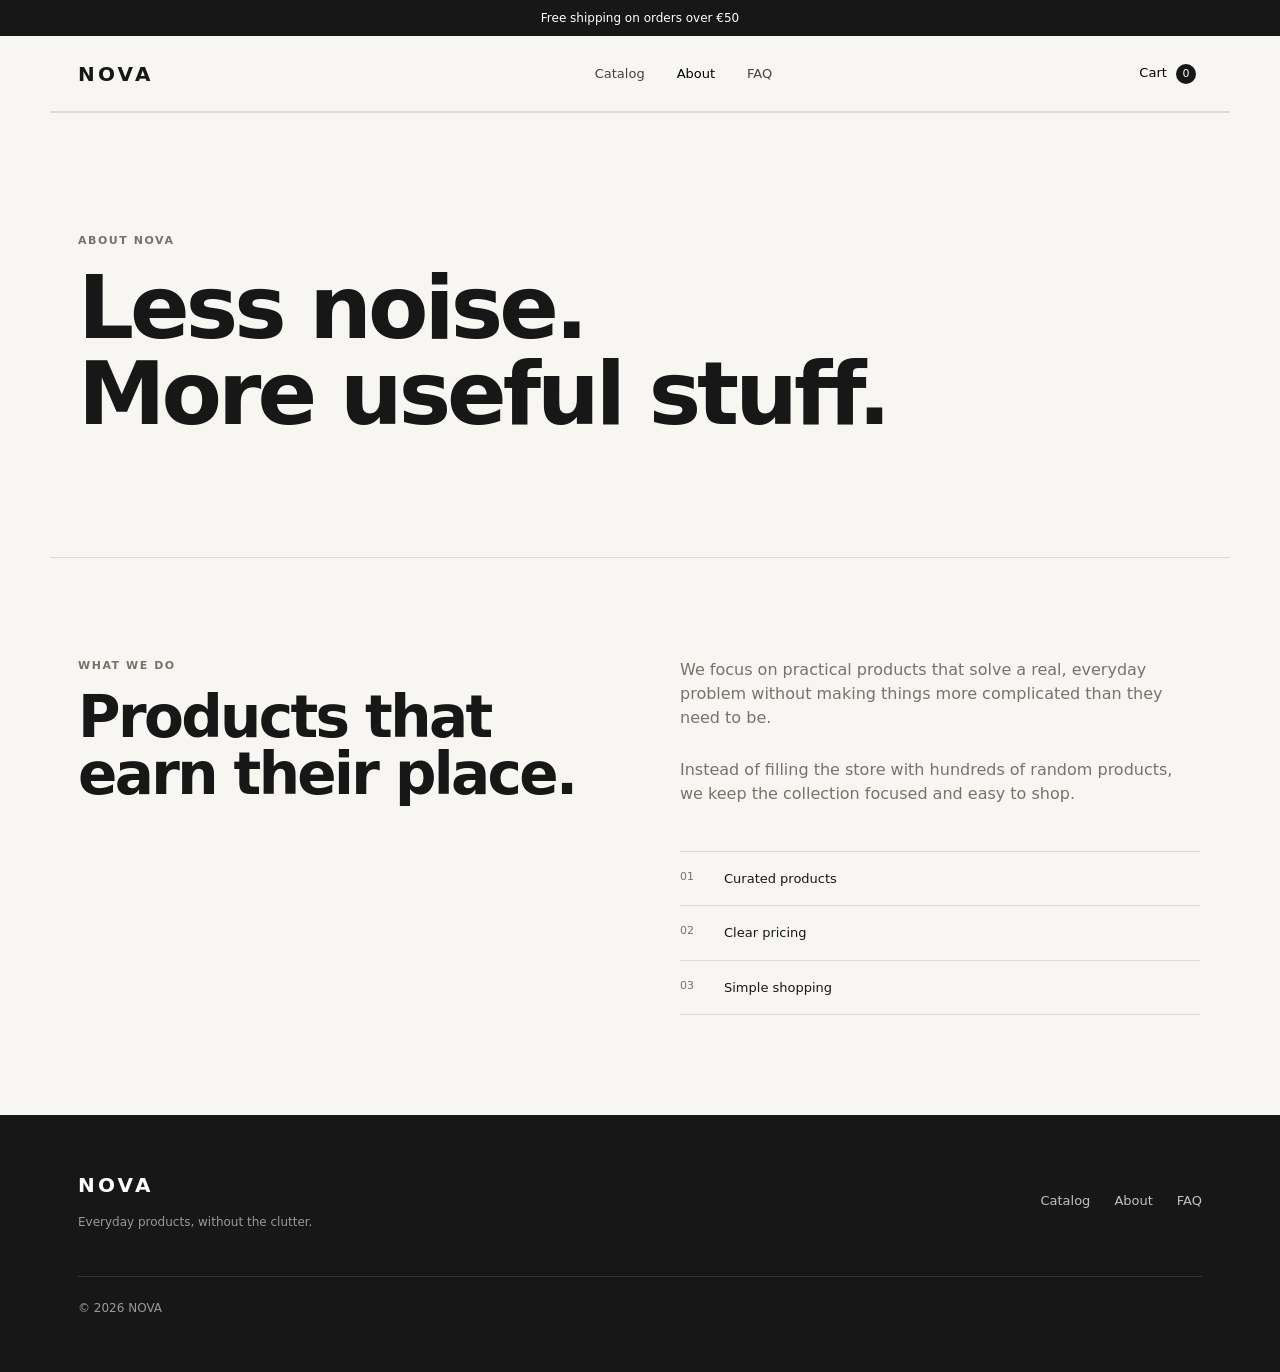
==== about.html @ 47c9f0e9 "Add separate about.html page" ====
<!doctype html><html lang="en"><head><meta charset="UTF-8"><meta name="viewport" content="width=device-width,initial-scale=1"><title>About — NOVA</title><link rel="stylesheet" href="style.css"></head><body><div class="announcement">Free shipping on orders over €50</div><header class="site-header"><a class="logo" href="index.html">NOVA</a><nav class="nav"><a href="catalog.html">Catalog</a><a class="active" href="about.html">About</a><a href="faq.html">FAQ</a></nav><button class="cart-button" id="cartButton">Cart <span id="cartCount">0</span></button></header><main><section class="page-header"><p class="eyebrow">About NOVA</p><h1>Less noise.<br>More useful stuff.</h1></section><section class="content-section"><div><p class="eyebrow">What we do</p><h2>Products that<br>earn their place.</h2></div><div class="content-copy"><p>We focus on practical products that solve a real, everyday problem without making things more complicated than they need to be.</p><p>Instead of filling the store with hundreds of random products, we keep the collection focused and easy to shop.</p><div class="feature-list"><div><strong>01</strong><span>Curated products</span></div><div><strong>02</strong><span>Clear pricing</span></div><div><strong>03</strong><span>Simple shopping</span></div></div></div></section></main><footer class="footer"><div><a class="logo" href="index.html">NOVA</a><p>Everyday products, without the clutter.</p></div><div class="footer-links"><a href="catalog.html">Catalog</a><a href="about.html">About</a><a href="faq.html">FAQ</a></div><p class="copyright">© 2026 NOVA</p></footer><script src="script.js"></script></body></html>
---- style.css ----
:root{--bg:#f7f6f2;--text:#171717;--muted:#77736c;--line:#dedbd4;--max:1180px}*{box-sizing:border-box}html{scroll-behavior:smooth}body{margin:0;background:var(--bg);color:var(--text);font-family:Inter,system-ui,-apple-system,BlinkMacSystemFont,"Segoe UI",sans-serif;line-height:1.5}a{color:inherit;text-decoration:none}button{font:inherit}.announcement{background:#171717;color:#fff;text-align:center;padding:9px 16px;font-size:12px}.site-header{height:76px;max-width:var(--max);margin:auto;padding:0 28px;display:flex;align-items:center;justify-content:space-between;border-bottom:1px solid var(--line)}.logo{font-size:20px;font-weight:700;letter-spacing:.16em}.nav{display:flex;gap:32px;margin-left:80px}.nav a{font-size:13px;color:#45423e}.nav a:hover,.nav a.active{color:#000}.cart-button{border:0;background:transparent;cursor:pointer;font-size:13px}.cart-button span{display:inline-grid;place-items:center;min-width:20px;height:20px;margin-left:5px;border-radius:20px;background:#171717;color:#fff;font-size:11px}.hero{max-width:var(--max);margin:auto;min-height:650px;padding:54px 28px 70px;display:grid;grid-template-columns:1fr 1fr;gap:52px;align-items:center}.eyebrow{margin:0 0 15px;text-transform:uppercase;font-size:11px;letter-spacing:.14em;font-weight:600;color:var(--muted)}h1,h2{margin:0;letter-spacing:-.045em;line-height:.98}h1{font-size:clamp(54px,7vw,88px);font-weight:600}h2{font-size:clamp(38px,5vw,58px);font-weight:600}.hero-text{max-width:470px;color:var(--muted);margin:25px 0 31px}.button{display:inline-flex;align-items:center;justify-content:center;min-height:46px;padding:0 22px;border:1px solid #171717;cursor:pointer}.button-dark{background:#171717;color:#fff}.hero-image{height:560px;overflow:hidden;background:#e7e3da}.hero-image img,.product-image img{width:100%;height:100%;display:block;object-fit:cover}.home-intro,.page-header{max-width:var(--max);margin:auto;padding:120px 28px;border-top:1px solid var(--line)}.home-intro h2{margin-bottom:28px}.text-link{font-size:13px;text-decoration:underline;text-underline-offset:5px}.page-header p:last-child{color:var(--muted);max-width:500px;margin-top:22px}.section{max-width:var(--max);margin:auto;padding:90px 28px}.product-grid{display:grid;grid-template-columns:repeat(3,1fr);gap:18px}.product-image{aspect-ratio:1/1.08;overflow:hidden;background:#e8e5df}.product-image img{transition:transform .4s}.product-card:hover img{transform:scale(1.025)}.product-info{padding:15px 2px 25px}.product-name{font-size:14px;margin:0 0 6px}.product-price{font-size:14px;font-weight:600}.add-button{margin-top:13px;width:100%;min-height:40px;background:transparent;border:1px solid var(--line);cursor:pointer;font-size:12px}.add-button:hover{background:#171717;color:#fff}.content-section{max-width:var(--max);margin:auto;padding:100px 28px;display:grid;grid-template-columns:1fr 1fr;gap:80px;border-top:1px solid var(--line)}.content-copy{max-width:520px}.content-copy>p{color:var(--muted);margin:0 0 28px}.feature-list{border-top:1px solid var(--line);margin-top:45px}.feature-list div{display:flex;gap:30px;padding:17px 0;border-bottom:1px solid var(--line);font-size:13px}.feature-list strong{color:var(--muted);font-size:11px;font-weight:500}.faq-list{border-top:1px solid var(--line)}details{border-bottom:1px solid var(--line)}summary{cursor:pointer;list-style:none;padding:24px 0;font-size:14px;font-weight:500}summary::-webkit-details-marker{display:none}summary:after{content:"+";float:right;font-size:20px;font-weight:300}details[open] summary:after{content:"−"}details p{max-width:650px;margin:-4px 0 24px;color:var(--muted);font-size:13px}.footer{background:#171717;color:#fff;padding:55px max(28px,calc((100vw - 1124px)/2));display:grid;grid-template-columns:1fr auto;gap:45px}.footer p{color:#9b9994;font-size:12px;margin:13px 0 0}.footer .logo{color:#fff}.footer-links{display:flex;gap:24px;align-items:center}.footer-links a{color:#c3c0ba;font-size:13px}.copyright{grid-column:1/-1;border-top:1px solid #333;padding-top:22px;margin:0!important}.overlay{position:fixed;inset:0;background:rgba(0,0,0,.28);opacity:0;pointer-events:none;transition:.2s;z-index:20}.overlay.open{opacity:1;pointer-events:auto}.cart-drawer{position:fixed;z-index:30;top:0;right:0;width:min(420px,100%);height:100vh;background:#fff;transform:translateX(100%);transition:.25s;display:flex;flex-direction:column;padding:26px}.cart-drawer.open{transform:translateX(0)}.cart-head{display:flex;justify-content:space-between;padding-bottom:20px;border-bottom:1px solid var(--line)}.cart-head button{border:0;background:none;font-size:28px}.cart-items{flex:1;overflow:auto}.cart-empty{color:var(--muted);font-size:13px}.cart-item{display:grid;grid-template-columns:68px 1fr auto;gap:12px;padding:15px 0;border-bottom:1px solid var(--line)}.cart-item img{width:68px;height:78px;object-fit:cover}.cart-item-name{font-size:13px;margin:3px 0}.cart-item-meta{color:var(--muted);font-size:11px}.remove-item{border:0;background:none;color:var(--muted);font-size:11px;cursor:pointer;padding:0}.cart-bottom{border-top:1px solid var(--line);padding-top:20px}.cart-total{display:flex;justify-content:space-between;margin-bottom:17px}.full{width:100%}@media(max-width:760px){.site-header{padding:0 18px}.nav{display:none}.hero{grid-template-columns:1fr;padding:40px 18px 60px;min-height:auto}.hero-image{height:420px}.page-header,.home-intro,.section,.content-section{padding:75px 18px}.product-grid{grid-template-columns:repeat(2,1fr);gap:12px}.content-section{grid-template-columns:1fr;gap:35px}.footer{padding:45px 18px;grid-template-columns:1fr;gap:30px}.footer-links{flex-wrap:wrap}}@media(max-width:480px){h1{font-size:54px}.product-grid{grid-template-columns:1fr}.hero-image{height:360px}}
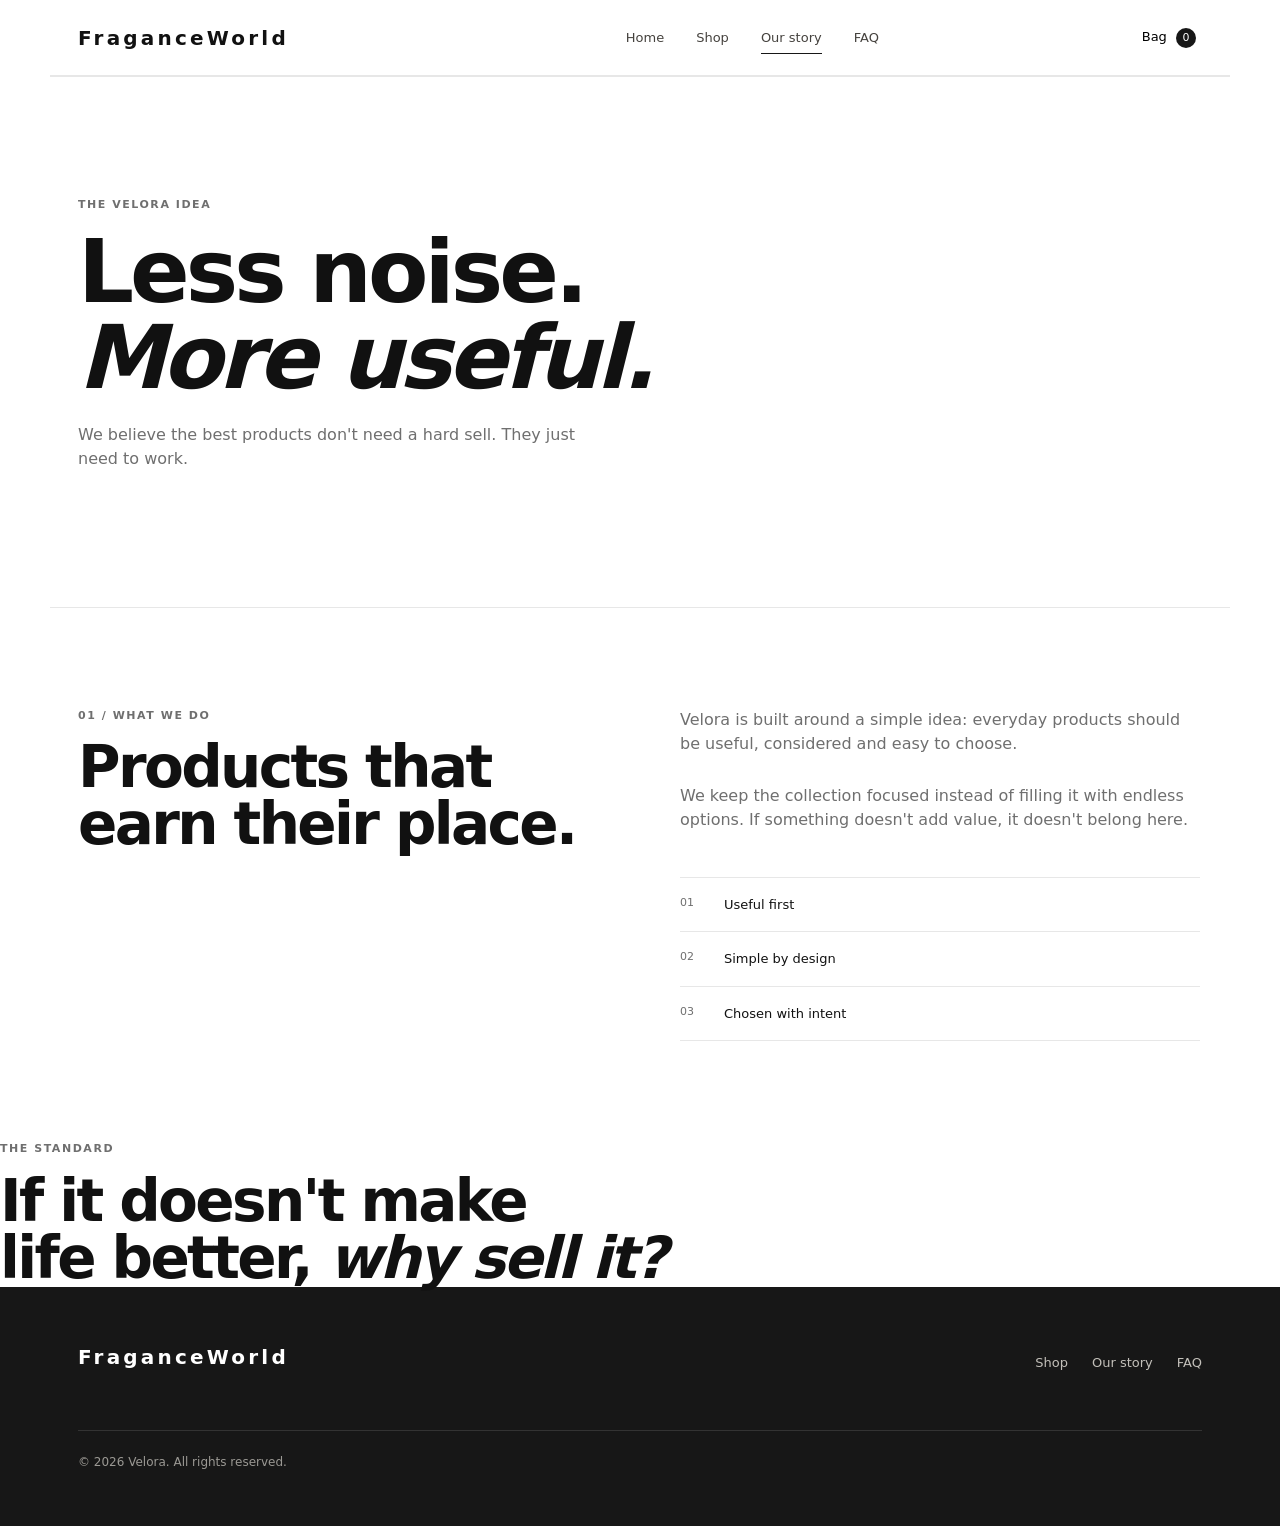
==== commit bc9c57cb: "Rebuild Velora storefront experience" ====
--- a/about.html
+++ b/about.html
@@ -1 +1,9 @@
-<!doctype html><html lang="en"><head><meta charset="UTF-8"><meta name="viewport" content="width=device-width,initial-scale=1"><title>About — NOVA</title><link rel="stylesheet" href="style.css"></head><body><div class="announcement">Free shipping on orders over €50</div><header class="site-header"><a class="logo" href="index.html">NOVA</a><nav class="nav"><a href="catalog.html">Catalog</a><a class="active" href="about.html">About</a><a href="faq.html">FAQ</a></nav><button class="cart-button" id="cartButton">Cart <span id="cartCount">0</span></button></header><main><section class="page-header"><p class="eyebrow">About NOVA</p><h1>Less noise.<br>More useful stuff.</h1></section><section class="content-section"><div><p class="eyebrow">What we do</p><h2>Products that<br>earn their place.</h2></div><div class="content-copy"><p>We focus on practical products that solve a real, everyday problem without making things more complicated than they need to be.</p><p>Instead of filling the store with hundreds of random products, we keep the collection focused and easy to shop.</p><div class="feature-list"><div><strong>01</strong><span>Curated products</span></div><div><strong>02</strong><span>Clear pricing</span></div><div><strong>03</strong><span>Simple shopping</span></div></div></div></section></main><footer class="footer"><div><a class="logo" href="index.html">NOVA</a><p>Everyday products, without the clutter.</p></div><div class="footer-links"><a href="catalog.html">Catalog</a><a href="about.html">About</a><a href="faq.html">FAQ</a></div><p class="copyright">© 2026 NOVA</p></footer><script src="script.js"></script></body></html>+<!doctype html>
+<html lang="en"><head><meta charset="UTF-8"><meta name="viewport" content="width=device-width,initial-scale=1"><title>Our story — Velora</title><link rel="stylesheet" href="style.css"></head>
+<body>
+<div class="announcement"><span>Free shipping on orders over €50</span><span>•</span><span>Easy returns</span><span>•</span><span>Secure checkout</span></div>
+<header class="site-header"><a class="logo" href="index.html">VELORA</a><nav class="nav"><a href="index.html">Home</a><a href="catalog.html">Shop</a><a class="active" href="about.html">Our story</a><a href="faq.html">FAQ</a></nav><button class="cart-button" id="cartButton">Bag <span id="cartCount">0</span></button></header>
+<main><section class="page-header story-header"><p class="eyebrow">THE VELORA IDEA</p><h1>Less noise.<br><em>More useful.</em></h1><p>We believe the best products don't need a hard sell. They just need to work.</p></section>
+<section class="content-section"><div><p class="eyebrow">01 / WHAT WE DO</p><h2>Products that<br>earn their place.</h2></div><div class="content-copy"><p>Velora is built around a simple idea: everyday products should be useful, considered and easy to choose.</p><p>We keep the collection focused instead of filling it with endless options. If something doesn't add value, it doesn't belong here.</p><div class="feature-list"><div><strong>01</strong><span>Useful first</span></div><div><strong>02</strong><span>Simple by design</span></div><div><strong>03</strong><span>Chosen with intent</span></div></div></div></section>
+<section class="statement small-statement"><p class="eyebrow">THE STANDARD</p><h2>If it doesn't make<br>life better, <em>why sell it?</em></h2></section></main>
+<footer class="footer"><div class="footer-brand"><a class="logo" href="index.html">VELORA</a><p>Better everyday, by design.</p></div><div class="footer-links"><a href="catalog.html">Shop</a><a href="about.html">Our story</a><a href="faq.html">FAQ</a></div><p class="copyright">© 2026 Velora. All rights reserved.</p></footer><script src="script.js"></script></body></html>
--- a/style.css
+++ b/style.css
@@ -1 +1,57 @@
-:root{--bg:#f7f6f2;--text:#171717;--muted:#77736c;--line:#dedbd4;--max:1180px}*{box-sizing:border-box}html{scroll-behavior:smooth}body{margin:0;background:var(--bg);color:var(--text);font-family:Inter,system-ui,-apple-system,BlinkMacSystemFont,"Segoe UI",sans-serif;line-height:1.5}a{color:inherit;text-decoration:none}button{font:inherit}.announcement{background:#171717;color:#fff;text-align:center;padding:9px 16px;font-size:12px}.site-header{height:76px;max-width:var(--max);margin:auto;padding:0 28px;display:flex;align-items:center;justify-content:space-between;border-bottom:1px solid var(--line)}.logo{font-size:20px;font-weight:700;letter-spacing:.16em}.nav{display:flex;gap:32px;margin-left:80px}.nav a{font-size:13px;color:#45423e}.nav a:hover,.nav a.active{color:#000}.cart-button{border:0;background:transparent;cursor:pointer;font-size:13px}.cart-button span{display:inline-grid;place-items:center;min-width:20px;height:20px;margin-left:5px;border-radius:20px;background:#171717;color:#fff;font-size:11px}.hero{max-width:var(--max);margin:auto;min-height:650px;padding:54px 28px 70px;display:grid;grid-template-columns:1fr 1fr;gap:52px;align-items:center}.eyebrow{margin:0 0 15px;text-transform:uppercase;font-size:11px;letter-spacing:.14em;font-weight:600;color:var(--muted)}h1,h2{margin:0;letter-spacing:-.045em;line-height:.98}h1{font-size:clamp(54px,7vw,88px);font-weight:600}h2{font-size:clamp(38px,5vw,58px);font-weight:600}.hero-text{max-width:470px;color:var(--muted);margin:25px 0 31px}.button{display:inline-flex;align-items:center;justify-content:center;min-height:46px;padding:0 22px;border:1px solid #171717;cursor:pointer}.button-dark{background:#171717;color:#fff}.hero-image{height:560px;overflow:hidden;background:#e7e3da}.hero-image img,.product-image img{width:100%;height:100%;display:block;object-fit:cover}.home-intro,.page-header{max-width:var(--max);margin:auto;padding:120px 28px;border-top:1px solid var(--line)}.home-intro h2{margin-bottom:28px}.text-link{font-size:13px;text-decoration:underline;text-underline-offset:5px}.page-header p:last-child{color:var(--muted);max-width:500px;margin-top:22px}.section{max-width:var(--max);margin:auto;padding:90px 28px}.product-grid{display:grid;grid-template-columns:repeat(3,1fr);gap:18px}.product-image{aspect-ratio:1/1.08;overflow:hidden;background:#e8e5df}.product-image img{transition:transform .4s}.product-card:hover img{transform:scale(1.025)}.product-info{padding:15px 2px 25px}.product-name{font-size:14px;margin:0 0 6px}.product-price{font-size:14px;font-weight:600}.add-button{margin-top:13px;width:100%;min-height:40px;background:transparent;border:1px solid var(--line);cursor:pointer;font-size:12px}.add-button:hover{background:#171717;color:#fff}.content-section{max-width:var(--max);margin:auto;padding:100px 28px;display:grid;grid-template-columns:1fr 1fr;gap:80px;border-top:1px solid var(--line)}.content-copy{max-width:520px}.content-copy>p{color:var(--muted);margin:0 0 28px}.feature-list{border-top:1px solid var(--line);margin-top:45px}.feature-list div{display:flex;gap:30px;padding:17px 0;border-bottom:1px solid var(--line);font-size:13px}.feature-list strong{color:var(--muted);font-size:11px;font-weight:500}.faq-list{border-top:1px solid var(--line)}details{border-bottom:1px solid var(--line)}summary{cursor:pointer;list-style:none;padding:24px 0;font-size:14px;font-weight:500}summary::-webkit-details-marker{display:none}summary:after{content:"+";float:right;font-size:20px;font-weight:300}details[open] summary:after{content:"−"}details p{max-width:650px;margin:-4px 0 24px;color:var(--muted);font-size:13px}.footer{background:#171717;color:#fff;padding:55px max(28px,calc((100vw - 1124px)/2));display:grid;grid-template-columns:1fr auto;gap:45px}.footer p{color:#9b9994;font-size:12px;margin:13px 0 0}.footer .logo{color:#fff}.footer-links{display:flex;gap:24px;align-items:center}.footer-links a{color:#c3c0ba;font-size:13px}.copyright{grid-column:1/-1;border-top:1px solid #333;padding-top:22px;margin:0!important}.overlay{position:fixed;inset:0;background:rgba(0,0,0,.28);opacity:0;pointer-events:none;transition:.2s;z-index:20}.overlay.open{opacity:1;pointer-events:auto}.cart-drawer{position:fixed;z-index:30;top:0;right:0;width:min(420px,100%);height:100vh;background:#fff;transform:translateX(100%);transition:.25s;display:flex;flex-direction:column;padding:26px}.cart-drawer.open{transform:translateX(0)}.cart-head{display:flex;justify-content:space-between;padding-bottom:20px;border-bottom:1px solid var(--line)}.cart-head button{border:0;background:none;font-size:28px}.cart-items{flex:1;overflow:auto}.cart-empty{color:var(--muted);font-size:13px}.cart-item{display:grid;grid-template-columns:68px 1fr auto;gap:12px;padding:15px 0;border-bottom:1px solid var(--line)}.cart-item img{width:68px;height:78px;object-fit:cover}.cart-item-name{font-size:13px;margin:3px 0}.cart-item-meta{color:var(--muted);font-size:11px}.remove-item{border:0;background:none;color:var(--muted);font-size:11px;cursor:pointer;padding:0}.cart-bottom{border-top:1px solid var(--line);padding-top:20px}.cart-total{display:flex;justify-content:space-between;margin-bottom:17px}.full{width:100%}@media(max-width:760px){.site-header{padding:0 18px}.nav{display:none}.hero{grid-template-columns:1fr;padding:40px 18px 60px;min-height:auto}.hero-image{height:420px}.page-header,.home-intro,.section,.content-section{padding:75px 18px}.product-grid{grid-template-columns:repeat(2,1fr);gap:12px}.content-section{grid-template-columns:1fr;gap:35px}.footer{padding:45px 18px;grid-template-columns:1fr;gap:30px}.footer-links{flex-wrap:wrap}}@media(max-width:480px){h1{font-size:54px}.product-grid{grid-template-columns:1fr}.hero-image{height:360px}}+:root{--bg:#ffffff;--text:#111111;--muted:#6f6f6f;--line:#e7e7e7;--max:1180px}*{box-sizing:border-box}html{scroll-behavior:smooth}body{margin:0;background:var(--bg);color:var(--text);font-family:Inter,system-ui,-apple-system,BlinkMacSystemFont,"Segoe UI",sans-serif;line-height:1.5}a{color:inherit;text-decoration:none}button,input{font:inherit}.announcement{background:#171717;color:#fff;text-align:center;padding:9px 16px;font-size:12px}.site-header{height:76px;max-width:var(--max);margin:auto;padding:0 28px;display:flex;align-items:center;justify-content:space-between;border-bottom:1px solid var(--line);animation:headerIn .55s cubic-bezier(.2,.8,.2,1) both}.logo{font-size:20px;font-weight:700;letter-spacing:.16em}.nav{display:flex;gap:32px;margin-left:80px}.nav a{font-size:13px;color:#45423e;position:relative}.nav a:after{content:"";position:absolute;left:0;right:100%;bottom:-7px;height:1px;background:#171717;transition:right .28s ease}.nav a:hover:after,.nav a.active:after{right:0}.cart-button{border:0;background:transparent;cursor:pointer;font-size:13px;transition:transform .2s ease}.cart-button:hover{transform:translateY(-2px)}.cart-button span{display:inline-grid;place-items:center;min-width:20px;height:20px;margin-left:5px;border-radius:20px;background:#171717;color:#fff;font-size:11px;transition:transform .2s ease}.cart-button:hover span{transform:scale(1.08)}.eyebrow{margin:0 0 15px;text-transform:uppercase;font-size:11px;letter-spacing:.14em;font-weight:600;color:var(--muted)}h1,h2{margin:0;letter-spacing:-.045em;line-height:.98}h1{font-size:clamp(54px,7vw,88px);font-weight:600}h2{font-size:clamp(38px,5vw,58px);font-weight:600}.hero{max-width:var(--max);margin:auto;min-height:650px;padding:54px 28px 70px;display:grid;grid-template-columns:1fr 1fr;gap:52px;align-items:center}.hero-copy>*{animation:heroIn .7s cubic-bezier(.2,.8,.2,1) both}.hero-copy .eyebrow{animation-delay:.08s}.hero-copy h1{animation-delay:.15s}.hero-copy .hero-text{animation-delay:.22s}.hero-copy .button{animation-delay:.29s}.hero-text{max-width:470px;color:var(--muted);margin:25px 0 31px}.button{display:inline-flex;align-items:center;justify-content:center;min-height:46px;padding:0 22px;border:1px solid #171717;cursor:pointer;position:relative;overflow:hidden;transition:transform .22s ease,box-shadow .22s ease,background .22s ease}.button:before{content:"";position:absolute;inset:0;background:#fff;transform:translateX(-102%);transition:transform .3s cubic-bezier(.2,.8,.2,1)}.button span,.button{isolation:isolate}.button-dark{background:#171717;color:#fff;transition:transform .22s ease,box-shadow .22s ease}.button-dark:hover{transform:translateY(-2px);box-shadow:0 9px 22px rgba(0,0,0,.12)}.button-dark:hover{color:#171717;transform:translateY(-2px);box-shadow:0 9px 22px rgba(0,0,0,.12)}.button-dark:hover:before{transform:translateX(0);z-index:-1}.hero-image{height:560px;overflow:hidden;background:#f5f5f5;animation:imageIn .8s .12s cubic-bezier(.2,.8,.2,1) both}.hero-image img,.product-image img{width:100%;height:100%;display:block;object-fit:cover}.hero-image img{transition:transform .8s cubic-bezier(.2,.8,.2,1)}.hero-image:hover img{transform:scale(1.035)}.hero-image img{transition:transform 1s cubic-bezier(.2,.8,.2,1)}.hero-image:hover img{transform:scale(1.035)}.home-intro,.page-header{max-width:var(--max);margin:auto;padding:120px 28px;border-top:1px solid var(--line)}.home-intro h2{margin-bottom:28px}.text-link{font-size:13px;text-decoration:underline;text-underline-offset:5px;display:inline-block;transition:transform .22s ease}.text-link:hover{transform:translateX(5px)}.page-header p:last-child{color:var(--muted);max-width:500px;margin-top:22px}.section{max-width:var(--max);margin:auto;padding:90px 28px}.product-grid{display:grid;grid-template-columns:repeat(3,1fr);gap:18px}.product-card{animation:cardIn .6s cubic-bezier(.2,.8,.2,1) both}.product-card:nth-child(2){animation-delay:.05s}.product-card:nth-child(3){animation-delay:.1s}.product-card:nth-child(4){animation-delay:.15s}.product-card:nth-child(5){animation-delay:.2s}.product-card:nth-child(6){animation-delay:.25s}.product-image{aspect-ratio:1/1.08;overflow:hidden;background:#f5f5f5}.product-image img{transition:transform .55s cubic-bezier(.2,.8,.2,1)}.product-card:hover img{transform:scale(1.045)}.product-info{padding:15px 2px 25px}.product-name{font-size:14px;margin:0 0 6px}.product-price{font-size:14px;font-weight:600}.add-button{margin-top:13px;width:100%;min-height:40px;background:transparent;border:1px solid var(--line);cursor:pointer;font-size:12px;transition:background .22s ease,color .22s ease,transform .22s ease}.add-button:hover{background:#171717;color:#fff;transform:translateY(-2px)}.content-section{max-width:var(--max);margin:auto;padding:100px 28px;display:grid;grid-template-columns:1fr 1fr;gap:80px;border-top:1px solid var(--line)}.content-copy{max-width:520px}.content-copy>p{color:var(--muted);margin:0 0 28px}.feature-list{border-top:1px solid var(--line);margin-top:45px}.feature-list div{display:flex;gap:30px;padding:17px 0;border-bottom:1px solid var(--line);font-size:13px;transition:padding-left .25s ease}.feature-list div:hover{padding-left:8px}.feature-list strong{color:var(--muted);font-size:11px;font-weight:500}.faq-list{border-top:1px solid var(--line)}details{border-bottom:1px solid var(--line)}summary{cursor:pointer;list-style:none;padding:24px 0;font-size:14px;font-weight:500;transition:padding-left .2s ease}summary:hover{padding-left:6px}summary::-webkit-details-marker{display:none}summary:after{content:"+";float:right;font-size:20px;font-weight:300;transition:transform .25s ease}details[open] summary:after{content:"−";transform:rotate(180deg)}details p{max-width:650px;margin:-4px 0 24px;color:var(--muted);font-size:13px;animation:faqIn .25s ease both}.footer{background:#171717;color:#fff;padding:55px max(28px,calc((100vw - 1124px)/2));display:grid;grid-template-columns:1fr auto;gap:45px}.footer p{color:#9b9994;font-size:12px;margin:13px 0 0}.footer .logo{color:#fff}.footer-links{display:flex;gap:24px;align-items:center}.footer-links a{color:#c3c0ba;font-size:13px;transition:color .2s ease}.footer-links a:hover{color:#fff}.copyright{grid-column:1/-1;border-top:1px solid #333;padding-top:22px;margin:0!important}.overlay{position:fixed;inset:0;background:rgba(0,0,0,.28);opacity:0;pointer-events:none;transition:.25s;z-index:20}.overlay.open{opacity:1;pointer-events:auto}.cart-drawer{position:fixed;z-index:30;top:0;right:0;width:min(420px,100%);height:100vh;background:#fff;transform:translateX(100%);transition:.35s cubic-bezier(.2,.8,.2,1);display:flex;flex-direction:column;padding:26px}.cart-drawer.open{transform:translateX(0)}.cart-head{display:flex;justify-content:space-between;padding-bottom:20px;border-bottom:1px solid var(--line)}.cart-head h2{font-size:28px}.cart-head button{border:0;background:none;font-size:28px;cursor:pointer;transition:transform .2s}.cart-head button:hover{transform:rotate(90deg)}.cart-items{flex:1;overflow:auto}.cart-empty{color:var(--muted);font-size:13px}.cart-item{display:grid;grid-template-columns:68px 1fr auto;gap:12px;padding:15px 0;border-bottom:1px solid var(--line);animation:cardIn .3s ease both}.cart-item img{width:68px;height:78px;object-fit:cover}.cart-item-name{font-size:13px;margin:3px 0}.cart-item-meta{color:var(--muted);font-size:11px}.remove-item{border:0;background:none;color:var(--muted);font-size:11px;cursor:pointer;padding:0}.remove-item:hover{text-decoration:underline;color:#171717}.cart-bottom{border-top:1px solid var(--line);padding-top:20px}.cart-total{display:flex;justify-content:space-between;margin-bottom:17px}.full{width:100%}.admin-page{min-height:100vh}.admin-shell{max-width:980px;margin:auto;padding:55px 28px}.admin-login{max-width:420px;margin:80px auto}.admin-panel{display:none}.admin-panel.visible{display:block}.admin-top{display:flex;justify-content:space-between;align-items:end;gap:20px;margin-bottom:35px}.admin-actions{display:flex;gap:10px}.admin-form{background:#fff;border:1px solid var(--line);padding:24px;display:grid;gap:14px;margin-bottom:25px}.admin-form label{font-size:12px;color:var(--muted)}.admin-form input{width:100%;border:1px solid var(--line);background:#fafafa;padding:12px;outline:none}.admin-form input:focus{border-color:#171717}.admin-grid{display:grid;gap:10px}.admin-product{background:#fff;border:1px solid var(--line);padding:14px;display:grid;grid-template-columns:72px 1fr auto;gap:15px;align-items:center;animation:cardIn .35s ease both}.admin-product img{width:72px;height:72px;object-fit:cover}.admin-product h3{font-size:14px;margin:0 0 4px}.admin-product p{font-size:12px;color:var(--muted);margin:0}.admin-product-actions{display:flex;gap:7px}.small-button{border:1px solid var(--line);background:transparent;padding:8px 11px;font-size:11px;cursor:pointer}.small-button:hover{background:#171717;color:#fff}.small-button.danger:hover{background:#b42318;border-color:#b42318}.admin-note{font-size:11px;color:var(--muted);margin-top:18px}.admin-back{display:inline-block;margin-top:25px;font-size:12px;text-decoration:underline}@keyframes headerIn{from{opacity:0;transform:translateY(-8px)}to{opacity:1;transform:none}}@keyframes heroIn{from{opacity:0;transform:translateY(18px)}to{opacity:1;transform:none}}@keyframes imageIn{from{opacity:0;transform:translateX(20px)}to{opacity:1;transform:none}}@keyframes cardIn{from{opacity:0;transform:translateY(10px)}to{opacity:1;transform:none}}@keyframes faqIn{from{opacity:0;transform:translateY(-4px)}to{opacity:1;transform:none}}@media(prefers-reduced-motion:reduce){*,*:before,*:after{animation-duration:.01ms!important;transition-duration:.01ms!important;scroll-behavior:auto!important}}@keyframes cardIn{from{opacity:0;transform:translateY(10px)}to{opacity:1;transform:none}}@keyframes headerIn{from{opacity:0;transform:translateY(-8px)}to{opacity:1;transform:none}}.site-header{animation:headerIn .55s ease both}@media(prefers-reduced-motion:reduce){*,*:before{animation-duration:.01ms!important;transition-duration:.01ms!important}}@media(max-width:760px){.site-header{padding:0 18px}.nav{display:none}.hero{grid-template-columns:1fr;padding:40px 18px 60px;min-height:auto}.hero-image{height:420px}.page-header,.home-intro,.section,.content-section{padding:75px 18px}.product-grid{grid-template-columns:repeat(2,1fr);gap:12px}.content-section{grid-template-columns:1fr;gap:35px}.footer{padding:45px 18px;grid-template-columns:1fr;gap:30px}.footer-links{flex-wrap:wrap}.admin-shell{padding:35px 18px}.admin-product{grid-template-columns:58px 1fr}.admin-product img{width:58px;height:58px}.admin-product-actions{grid-column:1/-1}.admin-top{align-items:flex-start;flex-direction:column}}@media(max-width:480px){h1{font-size:54px}.product-grid{grid-template-columns:1fr}.hero-image{height:360px}}
+/* polished admin UI */
+.admin-login-card{background:#fff;border:1px solid var(--line);padding:42px;box-shadow:0 18px 55px rgba(23,23,23,.05)}
+.admin-login h1{font-size:clamp(48px,6vw,72px)}
+.admin-subtitle{color:var(--muted);font-size:13px;max-width:470px;margin:13px 0 0}
+.admin-error{display:none;color:#b42318;font-size:11px;margin:0}.admin-error.visible{display:block}
+.product-editor{border-radius:2px;box-shadow:0 12px 35px rgba(23,23,23,.04)}
+.editor-heading{display:flex;align-items:flex-start;justify-content:space-between;border-bottom:1px solid var(--line);padding-bottom:20px;margin-bottom:4px}
+.editor-heading h2{font-size:30px}
+.icon-button{border:0;background:transparent;font-size:28px;line-height:1;cursor:pointer;color:var(--muted);transition:transform .2s ease,color .2s ease}
+.icon-button:hover{transform:rotate(90deg);color:#171717}
+.upload-box{position:relative;border:1px dashed #c8c4bc;background:#faf9f6;min-height:175px;display:flex;flex-direction:column;align-items:center;justify-content:center;gap:7px;cursor:pointer;transition:border-color .2s ease,background .2s ease,transform .2s ease}
+.upload-box:hover,.upload-box.dragging{border-color:#171717;background:#f7f7f7;transform:translateY(-1px)}
+.upload-box input{position:absolute!important;width:1px!important;height:1px!important;opacity:0!important;pointer-events:none}
+.upload-icon{width:38px;height:38px;border:1px solid var(--line);border-radius:50%;display:grid;place-items:center;font-size:19px;margin-bottom:2px}
+.upload-box strong{font-size:13px}.upload-box span{font-size:11px;color:var(--muted)}
+.upload-button{margin-top:7px;border:1px solid #171717;background:#171717;color:#fff;padding:8px 13px;font-size:11px;cursor:pointer;transition:transform .2s ease,background .2s ease}
+.upload-button:hover{background:#fff;color:#171717;transform:translateY(-1px)}
+.image-preview{display:none;grid-template-columns:72px 1fr auto;align-items:center;gap:13px;padding:10px;border:1px solid var(--line);background:#faf9f6}
+.image-preview.visible{display:grid}.image-preview img{width:72px;height:72px;object-fit:cover}
+.image-preview strong,.image-preview span{display:block}.image-preview strong{font-size:12px}.image-preview span{font-size:10px;color:var(--muted);margin-top:3px}
+.editor-actions{display:flex;gap:9px;padding-top:5px}
+.admin-section-heading{display:flex;align-items:end;justify-content:space-between;margin:55px 0 18px;border-bottom:1px solid var(--line);padding-bottom:17px}
+.admin-section-heading h2{font-size:30px}
+.product-count{font-size:11px;color:var(--muted)}
+.admin-product{transition:transform .2s ease,box-shadow .2s ease,border-color .2s ease}
+.admin-product:hover{transform:translateY(-2px);box-shadow:0 10px 28px rgba(23,23,23,.06);border-color:#c9c5bd}
+.admin-product-image{width:72px;height:72px;overflow:hidden;background:#f5f5f5}
+.admin-product-image img{width:100%;height:100%;object-fit:cover;transition:transform .35s ease}.admin-product:hover .admin-product-image img{transform:scale(1.04)}
+.empty-products{background:#fff;border:1px dashed var(--line);padding:45px;text-align:center;display:flex;flex-direction:column;gap:5px}.empty-products strong{font-size:14px}.empty-products span{font-size:11px;color:var(--muted)}
+.button-danger{background:#171717;color:#fff;border-color:#171717}.button-danger:hover{background:#b42318;color:#fff;border-color:#b42318}
+.admin-modal{position:fixed;inset:0;display:flex;align-items:center;justify-content:center;z-index:100;opacity:0;visibility:hidden;pointer-events:none;transition:opacity .22s ease,visibility .22s ease}
+.admin-modal.open{opacity:1;visibility:visible;pointer-events:auto}
+.modal-backdrop{position:absolute;inset:0;background:rgba(12,12,12,.48);backdrop-filter:blur(5px)}
+.confirm-dialog{position:relative;width:min(430px,calc(100% - 36px));background:#fff;padding:32px;box-shadow:0 24px 80px rgba(0,0,0,.2);transform:translateY(10px) scale(.98);transition:transform .25s cubic-bezier(.2,.8,.2,1)}
+.admin-modal.open .confirm-dialog{transform:none}
+.confirm-icon{width:38px;height:38px;border-radius:50%;background:#f4e8e6;color:#b42318;display:grid;place-items:center;font-weight:700;margin-bottom:22px}
+.confirm-dialog h2{font-size:32px;margin-bottom:10px}.confirm-dialog>p:not(.eyebrow){font-size:13px;color:var(--muted);margin:0;max-width:340px}
+.confirm-actions{display:flex;justify-content:flex-end;gap:9px;margin-top:28px}
+.modal-open{overflow:hidden}
+.admin-toast{position:fixed;right:24px;bottom:24px;z-index:120;background:#171717;color:#fff;padding:12px 16px;font-size:12px;box-shadow:0 12px 35px rgba(0,0,0,.16);opacity:0;transform:translateY(10px);pointer-events:none;transition:.25s ease}
+.admin-toast.show{opacity:1;transform:none}
+@media(max-width:560px){
+  .admin-login-card{padding:28px 22px}.image-preview{grid-template-columns:58px 1fr}.image-preview img{width:58px;height:58px}.image-preview .small-button{grid-column:1/-1}.confirm-dialog{padding:26px}.confirm-actions{flex-direction:column-reverse}.confirm-actions button{width:100%}.admin-toast{left:18px;right:18px;bottom:18px;text-align:center}
+}
+
+/* product detail */
+.product-card{cursor:pointer}.product-detail{max-width:1180px;margin:auto;padding:70px 28px 110px;display:grid;grid-template-columns:1.05fr .95fr;gap:75px;align-items:center}.product-detail-image{background:#e8e5df;aspect-ratio:1/1.05;overflow:hidden}.product-detail-image img{width:100%;height:100%;object-fit:cover;transition:transform .8s cubic-bezier(.2,.8,.2,1)}.product-detail-image:hover img{transform:scale(1.025)}.product-detail-copy{max-width:510px}.back-link{display:inline-block;font-size:12px;color:var(--muted);margin-bottom:70px;transition:transform .2s ease}.back-link:hover{transform:translateX(-4px);color:#171717}.product-detail-copy h1{font-size:clamp(48px,6vw,76px);margin-bottom:20px}.detail-price{font-size:18px;font-weight:600;margin-bottom:25px}.detail-description{color:var(--muted);font-size:15px;line-height:1.8;max-width:470px;margin-bottom:30px}.detail-actions{display:flex;gap:10px}.detail-actions .button{min-width:150px}.button-light{background:#fff;color:#171717}.button-light:hover{background:#171717;color:#fff;transform:translateY(-2px)}.detail-note{font-size:11px;color:var(--muted);margin-top:18px}.product-not-found{max-width:var(--max);margin:auto;padding:150px 28px;text-align:center}.product-not-found h1{font-size:clamp(45px,6vw,72px);margin-bottom:30px}@media(max-width:760px){.product-detail{grid-template-columns:1fr;padding:45px 18px 80px;gap:40px}.back-link{margin-bottom:35px}.product-detail-copy h1{font-size:52px}.detail-actions{flex-direction:column}.detail-actions .button{width:100%}}
+
+
+/* payment provider modal */
+.payment-modal{position:fixed;inset:0;z-index:80;display:flex;align-items:center;justify-content:center;opacity:0;visibility:hidden;pointer-events:none;transition:opacity .22s ease,visibility .22s ease}.payment-modal.open{opacity:1;visibility:visible;pointer-events:auto}.payment-modal-backdrop{position:absolute;inset:0;background:rgba(12,12,12,.48);backdrop-filter:blur(5px)}.payment-dialog{position:relative;width:min(430px,calc(100% - 36px));background:#fff;padding:34px;box-shadow:0 24px 80px rgba(0,0,0,.2);transform:translateY(10px) scale(.98);transition:transform .25s cubic-bezier(.2,.8,.2,1)}.payment-modal.open .payment-dialog{transform:none}.payment-close{position:absolute;top:15px;right:17px;border:0;background:transparent;color:var(--muted);font-size:28px;line-height:1;cursor:pointer;transition:transform .2s ease,color .2s ease}.payment-close:hover{transform:rotate(90deg);color:#171717}.payment-eyebrow{margin:0 0 18px;text-transform:uppercase;font-size:11px;letter-spacing:.14em;font-weight:600;color:var(--muted)}.payment-icon{width:38px;height:38px;border-radius:50%;background:#f2f0eb;display:grid;place-items:center;font-size:22px;margin-bottom:20px}.payment-dialog h2{font-size:32px;margin-bottom:11px}.payment-dialog>p:not(.payment-eyebrow){font-size:13px;color:var(--muted);margin:0;max-width:340px}.payment-actions{display:flex;justify-content:flex-end;margin-top:28px}.payment-ok{min-width:90px}.payment-modal-open{overflow:hidden}@media(max-width:560px){.payment-dialog{padding:28px 24px}.payment-actions,.payment-ok{width:100%}}
+
+/* store settings editor */
+.store-settings{margin-bottom:28px}
+.store-settings textarea{width:100%;border:1px solid var(--line);background:#fafafa;padding:12px;outline:none;resize:vertical;font:inherit}
+.store-settings textarea:focus{border-color:#111}
